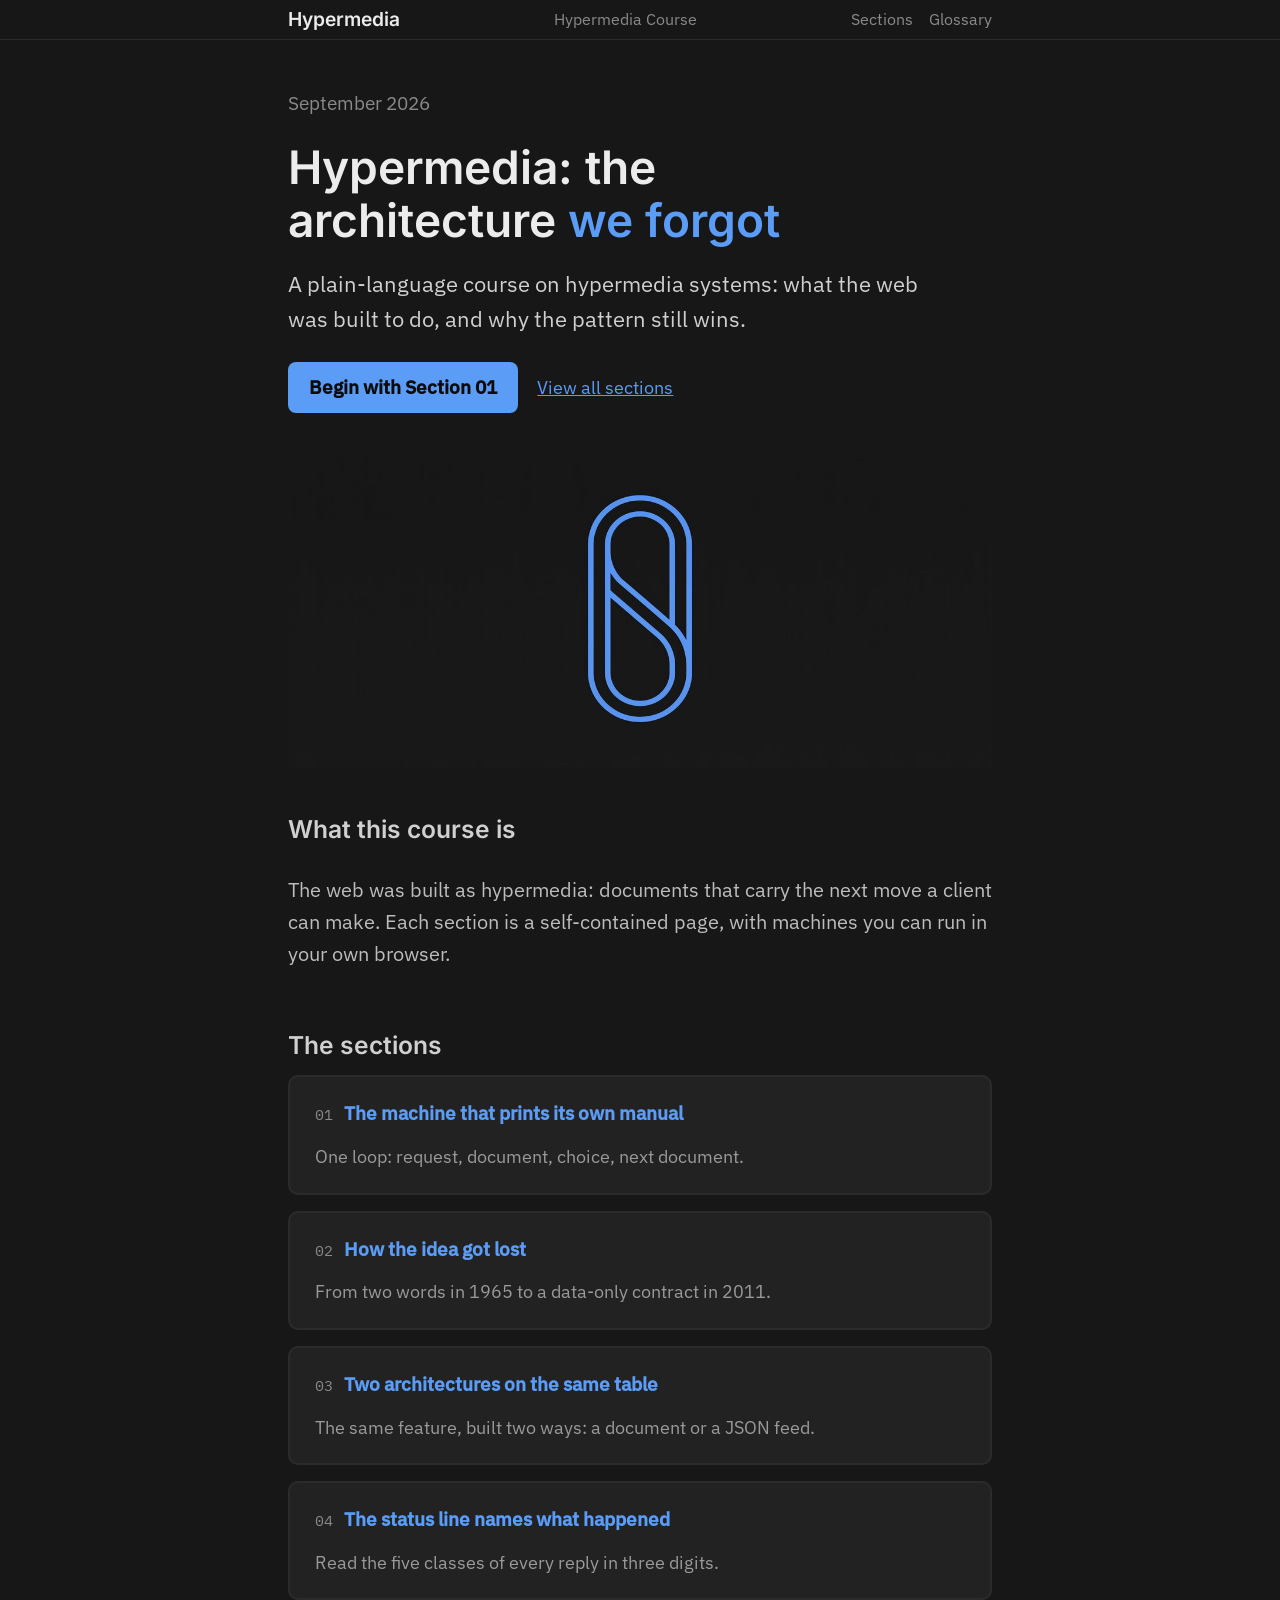
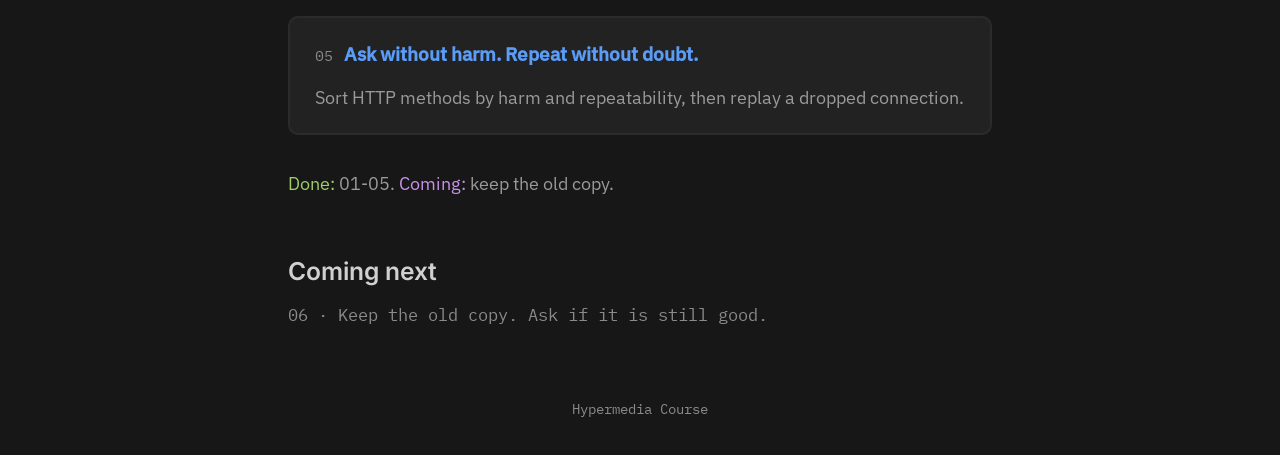
==== index.html @ f23fff06 "polish: normalize viewports, preload plexsans-500, print hides buttons, note paywalled source" ====
<!DOCTYPE html>
<html lang="en">
<head>
<meta charset="utf-8">
<meta name="viewport" content="width=device-width, initial-scale=1.0">
<title>Hypermedia: the architecture we forgot</title>
<meta name="description" content="A plain-language course on hypermedia systems: what the web was built to do, and why the pattern still wins.">
<link rel="canonical" href="https://muhammedanasmithadi.github.io/the-hypermedia-revival/index.html">
<meta property="og:site_name" content="Hypermedia">
<meta property="og:type" content="website">
<meta property="og:title" content="Hypermedia: the architecture we forgot">
<meta property="og:description" content="A plain-language course on hypermedia systems: what the web was built to do, and why the pattern still wins.">
<meta property="og:url" content="https://muhammedanasmithadi.github.io/the-hypermedia-revival/index.html">
<meta property="og:image" content="https://muhammedanasmithadi.github.io/the-hypermedia-revival/assets/social/hero-1200.jpg">
<meta property="og:image:width" content="1200">
<meta property="og:image:height" content="630">
<meta property="og:image:type" content="image/jpeg">
<meta property="og:image:alt" content="Hypermedia: the architecture we forgot.">
<meta name="twitter:card" content="summary_large_image">
<meta name="twitter:title" content="Hypermedia: the architecture we forgot">
<meta name="twitter:description" content="A plain-language course on hypermedia systems: what the web was built to do, and why the pattern still wins.">
<meta name="color-scheme" content="dark">
<meta name="theme-color" content="#171717">
<link rel="icon" type="image/png" href="assets/favicon-32.png">
<link rel="apple-touch-icon" href="assets/apple-touch-icon.png">
<link rel="stylesheet" href="assets/shared-styles.css">
<link rel="preload" href="assets/fonts/plexsans-400.woff2" as="font" type="font/woff2" crossorigin>
<link rel="preload" href="assets/fonts/plexsans-500.woff2" as="font" type="font/woff2" crossorigin>
<link rel="preload" href="assets/fonts/inter-600.woff2" as="font" type="font/woff2" crossorigin>
<link rel="preload" href="assets/fonts/plexmono-400.woff2" as="font" type="font/woff2" crossorigin>
<style>
  .home-hero {
    display: block;
    width: 100%;
    height: auto;
    max-height: 20rem;
    object-fit: cover;
    margin: 2.2rem 0 0;
  }
  .home-lede { margin: 0 0 0.85em; }
  .home-h2 {
    margin: 1.7em 0 0.4em;
    font-family: var(--font-heading);
    font-weight: 600;
    font-size: 1.28em;
    color: var(--ink);
  }
  .cta-row {
    display: flex;
    align-items: center;
    gap: 1em;
    flex-wrap: wrap;
    margin-top: 1.3em;
  }
  .btn-primary {
    display: inline-block;
    background: var(--brand);
    color: #0b0b0b;
    font-weight: 600;
    padding: 0.55em 1.1em;
    border-radius: 8px;
    text-decoration: none;
  }
  .btn-primary:hover { filter: brightness(1.15); }
  .btn-primary:focus-visible,
  .btn-link:focus-visible {
    outline: 2px solid var(--link);
    outline-offset: 2px;
  }
  .btn-link { color: var(--link); font-size: 0.95em; }
  .cards { list-style: none; padding: 0; margin: 0; }
  .cards li + li { margin-top: 1rem; }
  .prose ul.cards,
  .prose ul.cards li { margin-left: 0; padding: 0; }
  .prose ul.next-list { padding: 0; margin: 0.3em 0 0; }
  .prose ul.next-list li { margin-left: 0; padding: 0; }
  .card {
    display: flex;
    flex-wrap: wrap;
    align-items: baseline;
    gap: 0.35em 0.4em;
    background: var(--card);
    border: 2px solid var(--hairline);
    border-radius: 10px;
    padding: 1.1em 1.3em;
    text-decoration: none;
    color: var(--ink);
  }
  .card:hover { border-color: var(--brand); }
  .card-num {
    flex: 0 0 auto;
    font-family: var(--font-mono);
    font-size: 0.8em;
    color: var(--soft-dark);
    margin-right: 0.2em;
  }
  .card-title { flex: 1 1 55%; min-width: 0; color: var(--link); font-weight: 600; }
  .card:hover .card-title { color: var(--link-hover); }
  .card-blurb {
    flex: 1 0 100%;
    margin-top: 0.35em;
    font-size: 0.95em;
    color: var(--soft);
  }
  .home-status { margin-top: 1.4rem; font-size: 0.92em; color: var(--soft); }
  .home-status .done { color: #9ece6a; }
  .home-status .soon { color: #c792ea; }
  .next-list {
    list-style: none;
    padding: 0;
    margin: 0.3em 0 0;
    font-family: var(--font-mono);
    font-size: 0.88em;
    color: var(--soft-dark);
  }
  .next-list li + li { margin-top: 0.35em; }
</style>
</head>
<body>

<a class="skip-link" href="#top">Skip to content</a>

<header class="topbar">
  <div class="topbar-inner">
    <a class="brand" href="#top" aria-label="Back to top">Hypermedia</a>
    <span class="cur-section">Hypermedia Course</span>
    <nav class="topnav" aria-label="Site">
      <a href="lessons/index.html">Sections</a>
      <a href="glossary.html">Glossary</a>
    </nav>
  </div>
</header>

<main class="doc" id="top">

<header class="masthead">
  <p class="post-date"><time datetime="2026-09">September 2026</time></p>
  <h1>Hypermedia: the architecture <em>we forgot</em></h1>
  <p class="dek">A plain-language course on hypermedia systems: what the web was built to do, and
  why the pattern still wins.</p>
  <p class="cta-row">
    <a class="btn-primary" href="lessons/0001-hypermedia-revival.html">Begin with Section 01</a>
    <a class="btn-link" href="#sections">View all sections</a>
  </p>
</header>

<img
    class="home-hero"
    src="assets/social/hero-1200.jpg"
    srcset="assets/social/hero-1200.jpg 1200w, assets/social/hero-2400.jpg 2400w"
    sizes="(min-width: 48rem) 44rem, 100vw"
    width="1200"
    height="630"
    alt=""
    decoding="async"
    fetchpriority="high">

<div class="article prose">

<h2 class="home-h2">What this course is</h2>
<p class="lede home-lede">The web was built as hypermedia: documents that carry the next move a
client can make. Each section is a self-contained page, with machines you can run in your own
browser.</p>

<h2 class="home-h2" id="sections">The sections</h2>
<nav aria-label="Course sections">
  <ul class="cards">
    <li>
      <a class="card" href="lessons/0001-hypermedia-revival.html">
        <span class="card-num">01</span>
        <span class="card-title">The machine that prints its own manual</span>
        
        <span class="card-blurb">One loop: request, document, choice, next document.</span>
      </a>
    </li>
    <li>
      <a class="card" href="lessons/0002-how-the-idea-got-lost.html">
        <span class="card-num">02</span>
        <span class="card-title">How the idea got lost</span>
        
        <span class="card-blurb">From two words in 1965 to a data-only contract in 2011.</span>
      </a>
    </li>
    <li>
      <a class="card" href="lessons/0003-two-architectures-on-the-same-table.html">
        <span class="card-num">03</span>
        <span class="card-title">Two architectures on the same table</span>
        
        <span class="card-blurb">The same feature, built two ways: a document or a JSON feed.</span>
      </a>
    </li>
    <li>
      <a class="card" href="lessons/0004-the-status-line-names-what-happened.html">
        <span class="card-num">04</span>
        <span class="card-title">The status line names what happened</span>
        
        <span class="card-blurb">Read the five classes of every reply in three digits.</span>
      </a>
    </li>
    <li>
      <a class="card" href="lessons/0005-ask-without-harm-repeat-without-doubt.html">
        <span class="card-num">05</span>
        <span class="card-title">Ask without harm. Repeat without doubt.</span>
        
        <span class="card-blurb">Sort HTTP methods by harm and repeatability, then replay a dropped connection.</span>
      </a>
    </li>
  </ul>
</nav>

<p class="home-status"><span class="done">Done:</span> 01-05. <span class="soon">Coming:</span>
keep the old copy.</p>

<h2 class="home-h2">Coming next</h2>
<ul class="next-list">
  <li>06 · Keep the old copy. Ask if it is still good.</li>
</ul>

</div>

</main>

<footer class="doc-footer">
  <p class="closing">Hypermedia Course</p>
</footer>

</body>
</html>
---- assets/shared-styles.css ----
/* ============================================================
   Hypermedia Teach: Shared Stylesheet (v4)
   Style: ciechanow.ski, dark. Flat, restrained, one column.
   bg var(--bg) · text #D0D0D0 · headings #ECECEC · brand #5B9CF7
   ============================================================ */

/* ---------- Font faces ---------- */

@font-face {
  font-family: "Inter";
  font-weight: 600;
  font-style: normal;
  src: url("fonts/inter-600.woff2") format("woff2");
  font-display: swap;
}
@font-face {
  font-family: "IBM Plex Sans";
  font-weight: 400;
  font-style: normal;
  src: url("fonts/plexsans-400.woff2") format("woff2");
  font-display: swap;
}
@font-face {
  font-family: "IBM Plex Sans";
  font-weight: 500;
  font-style: normal;
  src: url("fonts/plexsans-500.woff2") format("woff2");
  font-display: swap;
}
@font-face {
  font-family: "IBM Plex Sans";
  font-weight: 400;
  font-style: italic;
  src: url("fonts/plexsans-400i.woff2") format("woff2");
  font-display: swap;
}
@font-face {
  font-family: "IBM Plex Mono";
  font-weight: 400;
  font-style: normal;
  src: url("fonts/plexmono-400.woff2") format("woff2");
  font-display: swap;
}
@font-face {
  font-family: "IBM Plex Mono";
  font-weight: 500;
  font-style: normal;
  src: url("fonts/plexmono-500.woff2") format("woff2");
  font-display: swap;
}

/* ---------- Palette ---------- */

:root {
  --bg: #171717;
  --card: #222222;
  --ink: #d0d0d0;
  --ink-strong: #ececec;
  --ink-faint: #8a8a8a;
  --ink-code: #c9c9c9;
  --hairline: #2b2b2b;
  --brand: #5b9cf7;
  --link: #5b9cf7;
  --link-hover: #7ab0ff;
  --link-visited: #9dacd4;
  --code-bg: #26282c;

  --hairline-strong: #3a3a3a;
  --line: #333333;

  --panel: #262626;
  --panel-raise: #2c2c2c;
  --panel-deep: #1f1f1f;
  --panel-deeper: #1d1d1d;

  --bright: #f0f0f0;
  --ink-bright: #e6e6e6;
  --ink-soft: #d6d6d6;
  --ink-light: #bdbdbd;
  --soft: #9a9a9a;
  --soft-dark: #8a8a8a;
  --white: #ffffff;

  --accent-deep: #1f3352;
  --ledger-hover: #22262c;

  --icon-link: url("data:image/svg+xml,%3Csvg xmlns='http://www.w3.org/2000/svg' viewBox='0 0 24 24'%3E%3Cpath d='M10%2013a5%205%200%200%200%207.54.54l3-3a5%205%200%200%200-7.07-7.07l-1.72%201.71' fill='none' stroke='black' stroke-width='2' stroke-linecap='round' stroke-linejoin='round'/%3E%3Cpath d='M14%2011a5%205%200%200%200-7.54-.54l-3%203a5%205%200%200%200%207.07%207.07l1.71-1.71' fill='none' stroke='black' stroke-width='2' stroke-linecap='round' stroke-linejoin='round'/%3E%3C/svg%3E");
  --icon-arrow-right: url("data:image/svg+xml,%3Csvg xmlns='http://www.w3.org/2000/svg' viewBox='0 0 24 24'%3E%3Cpath d='M5%2012h14' fill='none' stroke='black' stroke-width='3' stroke-linecap='round' stroke-linejoin='round'/%3E%3Cpath d='m13%206%206%206-6%206' fill='none' stroke='black' stroke-width='3' stroke-linecap='round' stroke-linejoin='round'/%3E%3C/svg%3E");
  --icon-arrow-left: url("data:image/svg+xml,%3Csvg xmlns='http://www.w3.org/2000/svg' viewBox='0 0 24 24'%3E%3Cpath d='M19%2012H5' fill='none' stroke='black' stroke-width='3' stroke-linecap='round' stroke-linejoin='round'/%3E%3Cpath d='m11%2018-6-6%206-6' fill='none' stroke='black' stroke-width='3' stroke-linecap='round' stroke-linejoin='round'/%3E%3C/svg%3E");
  --icon-mask: no-repeat center / contain;

  --font-body: "IBM Plex Sans", "Helvetica Neue", Arial, sans-serif;
  --font-heading: "Inter", "Helvetica Neue", Arial, sans-serif;
  --font-mono: Menlo, Monaco, "Andale Mono", "IBM Plex Mono", ui-monospace, monospace;

  --col-max: 44rem;
  --col-pad: 3rem;
}

/* ---------- Reset & base ---------- */

* {
  margin: 0;
  padding: 0;
  box-sizing: border-box;
}

html {
  scroll-behavior: smooth;
  scroll-padding-top: 4rem;
  height: 100%;
  -webkit-text-size-adjust: 100%;
  background: var(--bg);
}

body {
  background: var(--bg);
  color: var(--ink);
  font-family: var(--font-body);
  font-size: 1.2em;
  line-height: 1.6;
  height: 100%;
  -webkit-font-smoothing: antialiased;
  text-rendering: optimizeLegibility;
}

b,
strong {
  font-weight: 500;
}

::selection {
  background: #1f3b6b;
  color: var(--white);
}

:focus-visible {
  outline: 2px solid var(--brand);
  outline-offset: 2px;
}

/* ---------- Reading progress ---------- */

.skip-link {
  position: absolute;
  top: 0;
  left: -999em;
  z-index: 100;
}

.skip-link:focus {
  left: 1rem;
  top: 0.75rem;
  background: var(--bg);
  color: var(--ink-strong);
  border: 1px solid var(--brand);
  border-radius: 6px;
  padding: 0.4em 0.9em;
  font-size: 0.95em;
  text-decoration: none;
}

.progress {
  position: fixed;
  top: 0;
  left: 0;
  height: 3px;
  width: 0%;
  background: var(--brand);
  z-index: 70;
}

/* ---------- Top row (minimal) ---------- */

.topbar {
  position: fixed;
  top: 0;
  left: 0;
  right: 0;
  height: 40px;
  z-index: 60;
  display: flex;
  align-items: center;
  justify-content: center;
  background: var(--bg);
  border-bottom: 1px solid var(--hairline);
  font-size: 1em;
}

.topbar-inner {
  width: 100%;
  max-width: var(--col-max);
  margin: 0 auto;
  display: flex;
  align-items: center;
  justify-content: space-between;
  gap: 1rem;
  padding: 0;
}

.brand {
  font-family: var(--font-heading);
  font-weight: 600;
  color: var(--ink-strong);
  text-decoration: none;
}

.brand:hover {
  color: #b0b0b0;
}

.cur-section {
  font-size: 0.83em;
  color: var(--ink-faint);
  white-space: nowrap;
  overflow: hidden;
  text-overflow: ellipsis;
  transition: color 0.2s ease;
}

.cur-section.is-active {
  color: var(--link);
}

.topnav {
  display: flex;
  align-items: center;
  gap: 1rem;
  font-size: 0.83em;
  white-space: nowrap;
}

.topnav a {
  color: var(--ink-faint);
  text-decoration: none;
}

.topnav a:hover {
  color: var(--link);
}

.topnav a[aria-current="page"] {
  color: var(--link);
}

@media (max-width: 47.99rem) {
  .topnav {
    gap: 0.75rem;
  }
}

@media (max-width: 47.99rem) {
  .topbar-inner {
    padding: 0 1.25rem;
  }
  .doc {
    padding-inline: 1.25rem;
  }
  .doc-footer {
    padding-inline: 1.25rem;
  }
}

@media (max-width: 640px) {
  .cur-section {
    font-size: 0.75em;
  }
}

/* ---------- Masthead (article header) ---------- */

.masthead {
  padding-top: 5.5rem;
  max-width: var(--col-max);
  margin: 0 auto;
}

.masthead .post-date {
  color: var(--ink-faint);
  padding-bottom: 0.2em;
  font-size: 1em;
}

.masthead h1 {
  font-family: var(--font-heading);
  font-weight: 600;
  font-size: 2.4em;
  line-height: 1.15;
  color: var(--ink-strong);
  padding: 0.4em 0 0.25em 0;
  text-wrap: balance;
}

.masthead h1 em {
  font-style: normal;
  color: var(--brand);
}

.masthead .dek {
  font-size: 1.13em;
  color: var(--ink);
  padding: 0.4em 0 0 0;
  max-width: 40rem;
}

.masthead .byline {
  margin-top: 1.1em;
  padding-bottom: 0.4em;
  font-size: 0.83em;
  color: var(--ink-faint);
  display: flex;
  gap: 0.75rem;
  flex-wrap: wrap;
}

.masthead .byline span + span::before {
  content: "·";
  margin-right: 0.75rem;
  color: #444444;
}

/* ---------- Column & article ---------- */

.doc {
  max-width: var(--col-max);
  margin: 0 auto;
}

.article {
  margin: 2em 0;
}

/* ---------- Section headings (h1 + hover anchor) ---------- */

.section {
  margin: 3em 0 0 0;
  padding: 2em 0 1em 0;
  border-top: 1px solid var(--hairline);
  content-visibility: auto;
  contain-intrinsic-size: auto 2000px;
}

.section-head {
  padding: 0;
}

.section-head .kicker {
  color: var(--ink-faint);
  font-size: 0.83em;
  padding: 0 0 0.2em 0;
}

.section-head h2 {
  font-family: var(--font-heading);
  font-weight: 600;
  font-size: 1.8em;
  color: var(--ink-strong);
  padding: 0.75em 0 0.25em 0;
  line-height: 1.25;
  text-wrap: balance;
}

.hanchor {
  visibility: visible;
  text-decoration: none;
  color: inherit;
}

.section-head h2:hover .hanchor .anchor-glyph,
.section-head h2:focus-within .hanchor .anchor-glyph,
.prose > h3:hover .hanchor .anchor-glyph,
.prose > h3:focus-within .hanchor .anchor-glyph,
.sources h3:hover .hanchor .anchor-glyph,
.sources h3:focus-within .hanchor .anchor-glyph,
.hanchor:focus .anchor-glyph {
  display: inline-block;
}

h2[id],
h3[id],
section[id] {
  scroll-margin-top: 56px;
}

h2[id]:target,
h3[id]:target {
  animation: target-flash 1.6s ease-out;
}

@keyframes target-flash {
  from { background: rgba(91, 156, 247, 0.22); }
  to { background: transparent; }
}

.hanchor .anchor-glyph {
  display: none;
  width: 1em;
  height: 1em;
  vertical-align: middle;
  background-color: var(--brand);
  -webkit-mask: var(--icon-link) var(--icon-mask);
  mask: var(--icon-link) var(--icon-mask);
}

/* ---------- Prose ---------- */

.prose p {
  padding: 0.7em 0;
  overflow-x: hidden;
  text-wrap: pretty;
}

.prose p.lede {
  font-size: 1.05em;
  color: var(--ink-light);
}

.prose p.lede strong {
  color: var(--ink);
}

.prose em {
  font-style: italic;
}

.prose ul,
.prose ol {
  padding: 0.6em 0 0.6em 1.2em;
  margin: 0;
}

.prose li {
  padding: 0.3em 0;
  margin-left: 0;
}

.prose a {
  color: var(--link);
  text-underline-offset: 0.1em;
  text-decoration-thickness: 0.06em;
  transition: color 0.15s;
}

.prose a:hover {
  color: var(--link-hover);
}

.prose a:visited {
  color: var(--link-visited);
}

.prose code {
  display: inline-block;
  white-space: nowrap;
  background: var(--code-bg);
  font-size: 0.8em;
  font-weight: bold;
  line-height: 1.5em;
  color: var(--ink-code);
  border-radius: 0.4em;
  padding: 0 0.4em;
  margin: 0 0.13em;
  font-family: var(--font-mono);
  vertical-align: baseline;
}

.prose > h3 {
  margin: 1.4em 0 0.1em 0;
  font-family: var(--font-heading);
  font-size: 1.08em;
  font-weight: 600;
  line-height: 1.3;
  color: var(--ink-strong);
  text-wrap: balance;
}

/* ---------- Blockquote ---------- */

.figure-quote {
  margin: 1.8em 0;
}

.figure-quote blockquote {
  margin: 0 2.2em;
  padding-left: 1em;
  font-style: italic;
  position: relative;
  border-left: 4px solid var(--hairline-strong);
  color: var(--ink);
  font-size: 1.02em;
}

.figure-quote blockquote p {
  padding: 0.3em 0;
}

.figure-quote figcaption {
  margin: 0.9em 2.2em 0;
  padding-left: calc(1em + 4px);
  font-size: 0.8em;
  color: var(--soft-dark);
}

.figure-quote figcaption .who {
  color: var(--ink-code);
  font-weight: 500;
}

.figure-quote figcaption cite {
  font-style: italic;
}

.figure-quote figcaption a {
  color: var(--link);
  text-underline-offset: 0.1em;
  text-decoration-thickness: 0.06em;
}

.figure-quote figcaption a:hover {
  color: var(--link-hover);
}

/* ---------- Code block ---------- */

.code-block {
  margin: 1.8em 0;
  background: var(--panel-deep);
  border: 1px solid var(--line);
  border-radius: 6px;
  overflow: hidden;
}

.code-block .code-title {
  display: flex;
  justify-content: space-between;
  align-items: baseline;
  gap: 1rem;
  padding: 0.55em 1em;
  font-family: var(--font-heading);
  font-weight: 600;
  font-size: 0.85em;
  color: var(--bright);
  background: var(--bg);
  border-bottom: 1px solid var(--line);
}

.code-title .code-lang {
  font-family: var(--font-mono);
  font-weight: 400;
  color: var(--link);
}

.code-block pre {
  padding: 1.1em 1.2em;
  font-family: var(--font-mono);
  font-size: 0.95em;
  line-height: 1.6;
  color: var(--ink-soft);
  white-space: pre;
  tab-size: 2;
  overflow-x: auto;
  overflow-y: hidden;
  scrollbar-width: thin;
  scrollbar-color: #4a5b75 transparent;
}

.code-block pre::-webkit-scrollbar {
  height: 8px;
}

.code-block pre::-webkit-scrollbar-thumb {
  background: #4a5b75;
  border-radius: 4px;
}

.code-block pre::-webkit-scrollbar-track {
  background: transparent;
}

.code-block pre code {
  font: inherit;
  color: inherit;
}

.tok-k { color: #7aa2ff; }
.tok-s { color: #9ece6a; }
.tok-a { color: #c792ea; }

/* ---------- Takeaways ---------- */

.table-wrap {
  margin: 1.8em 0;
  overflow-x: auto;
}

.takeaways {
  margin: 1.8em 0;
  padding: 0;
}

.takeaways .takeaway {
  padding: 0.9em 0;
  border-bottom: 1px solid var(--hairline);
  line-height: 1.6em;
}

.takeaways .takeaway:last-child {
  border-bottom: none;
}

.takeaways .takeaway .num {
  font-family: var(--font-heading);
  font-weight: 600;
  color: var(--brand);
  margin-right: 0.5em;
}

.takeaways .takeaway strong {
  color: var(--bright);
}

/* ---------- Reveal on scroll ---------- */

/* Highlighted for the reader, hidden only when scripting is on */
.js .reveal {
  opacity: 0;
  transition: opacity 0.45s ease;
}

.reveal.in {
  opacity: 1;
}

@media (prefers-reduced-motion: reduce) {
  html { scroll-behavior: auto; }
  .js .reveal { opacity: 1; }
  #timeline-replay { display: none; }
  *, *::before, *::after {
    animation-duration: 0.01ms !important;
    animation-iteration-count: 1 !important;
    transition-duration: 0.01ms !important;
    scroll-behavior: auto !important;
  }
}

/* ---------- Footer ---------- */

.doc-footer {
  width: 100%;
  text-align: center;
  font-size: 0.9em;
  color: var(--soft-dark);
  padding: 1em 0 2em 0;
}

.doc-footer .closing {
  margin-top: 1em;
  font-family: var(--font-mono);
  font-size: 0.8em;
  color: var(--ink-faint);
}

.doc-footer .foot-nav {
  display: flex;
  align-items: stretch;
  gap: 0.75em;
  max-width: var(--col-max);
  margin: 0 auto;
}

.doc-footer .foot-nav .section-link {
  flex: 1 1 0;
  min-width: 0;
  display: flex;
  align-items: center;
  justify-content: center;
  text-align: center;
  overflow-wrap: anywhere;
  gap: 0.45em;
}

.doc-footer .foot-left::before,
.doc-footer .foot-right::after {
  content: "";
  width: 1.1em;
  height: 1.1em;
  flex: 0 0 auto;
  background-color: currentColor;
}

.doc-footer .foot-left::before {
  -webkit-mask: var(--icon-arrow-left) var(--icon-mask);
  mask: var(--icon-arrow-left) var(--icon-mask);
}

.doc-footer .foot-right::after {
  -webkit-mask: var(--icon-arrow-right) var(--icon-mask);
  mask: var(--icon-arrow-right) var(--icon-mask);
}

/* ---------- Live kiosk (widget 1) ---------- */

.kiosk {
  margin: 1.8em 0 0.6em 0;
  border-radius: 10px;
  overflow: hidden;
  background: #202020;
  border: 2px solid var(--hairline-strong);
}

.kiosk-head {
  display: flex;
  justify-content: space-between;
  align-items: center;
  gap: 1rem;
  padding: 0.55em 1em;
  background: var(--bg);
  border-bottom: 1px solid var(--line);
  font-size: 0.78em;
  color: var(--ink-faint);
}

.kiosk-head .k-now {
  color: var(--brand);
  font-family: var(--font-mono);
}

.kiosk-screen {
  background: #141414;
  padding: 1.5em 1.6em;
  min-height: 11em;
}

.kiosk-screen .k-title {
  font-family: var(--font-heading);
  font-weight: 600;
  font-size: 1.06em;
  color: var(--bright);
}

.kiosk-screen .k-msg {
  color: var(--ink-light);
  margin-top: 0.45em;
  font-size: 0.95em;
  max-width: 34em;
}

.kiosk-screen .k-note {
  margin-top: 0.7em;
  min-height: 0;
  color: var(--brand);
  font-size: 0.88em;
  opacity: 0;
  transition: opacity 0.25s ease;
}

.kiosk-screen .k-note.show {
  opacity: 1;
}

.kiosk-balance {
  font-family: var(--font-mono);
  font-size: 0.78em;
  color: var(--soft);
  border: 1px solid var(--line);
  border-radius: 6px;
  padding: 0.15em 0.5em;
  background: var(--bg);
}

.kiosk-keys {
  display: grid;
  grid-template-columns: repeat(auto-fit, minmax(8.5em, 1fr));
  gap: 0.6em;
  padding: 1.1em 1.4em 1.4em 1.4em;
  background: var(--panel-deeper);
  border-top: 1px solid var(--panel-raise);
}

.kiosk-btn {
  font: inherit;
  font-size: 0.9em;
  padding: 0.55em 0.8em;
  border-radius: 6px;
  border: 1px solid var(--hairline-strong);
  background: var(--panel-raise);
  color: var(--ink-bright);
  cursor: pointer;
  text-align: center;
  transition: border-color 0.15s, color 0.15s, background 0.15s;
}

.kiosk-btn:hover,
.kiosk-btn:focus-visible {
  border-color: var(--brand);
  color: var(--white);
  background: #2e3440;
}

.kiosk-meta {
  text-align: center;
  padding: 0.7em 1em 1em 1em;
  background: var(--panel-deeper);
}

.kiosk-reset {
  font: inherit;
  font-size: 0.78em;
  color: var(--ink-faint);
  background: none;
  border: none;
  border-bottom: 1px dotted #555555;
  cursor: pointer;
  padding: 0.2em 0.2em;
  margin-left: 0.75em;
}

.kiosk-reset:hover {
  color: var(--link);
}

/* ---------- The experiment (widget 2) ---------- */

.experiment {
  margin: 1.8em 0 0.6em 0;
  border-radius: 10px;
  overflow: hidden;
  background: var(--panel-deep);
  border: 2px solid var(--hairline-strong);
}

.x-bar {
  display: flex;
  align-items: center;
  gap: 0.9em;
  flex-wrap: wrap;
  padding: 0.8em 1em;
  background: var(--bg);
  border-bottom: 1px solid var(--line);
  font-size: 0.85em;
}

.x-reqline {
  font-family: var(--font-mono);
  color: var(--ink-light);
}

.x-reqnote {
  display: block;
  margin-top: 0.55em;
  font-family: var(--font-mono);
  font-size: 0.82em;
  color: var(--soft-dark);
}

.x-reqline a {
  color: var(--link);
}

.x-mode {
  display: flex;
  gap: 0.35em;
  margin-left: auto;
}

.x-mode-btn {
  font: inherit;
  font-size: 0.82em;
  font-family: var(--font-mono);
  padding: 0.3em 0.9em;
  border-radius: 6px;
  border: 1px solid var(--hairline-strong);
  background: var(--panel);
  color: var(--soft);
  cursor: pointer;
  transition: all 0.15s;
}

.x-mode-btn.on {
  color: var(--white);
  border-color: var(--brand);
  background: var(--accent-deep);
}

.x-mode-btn:hover:not(.on) {
  color: var(--ink-bright);
}

.x-body {
  padding: 1.4em 1.4em;
  color: var(--ink-code);
  min-height: 12em;
}

.x-sending {
  font-family: var(--font-mono);
  font-size: 0.92em;
  color: var(--ink-faint);
  border: 1px dashed var(--hairline-strong);
  border-radius: 6px;
  padding: 0.8em 1em;
  display: inline-block;
}

.x-pane .x-type {
  font-family: var(--font-mono);
  font-size: 0.72em;
  color: var(--soft);
  margin-bottom: 0.5em;
  letter-spacing: 0.04em;
  text-transform: uppercase;
}

.x-pre {
  font-family: var(--font-mono);
  font-size: 0.92em;
  color: var(--ink-soft);
  background: #161616;
  border: 1px solid var(--line);
  border-radius: 6px;
  padding: 0.8em 1em;
  display: inline-block;
}

.lane-body .x-pre {
  display: block;
  max-width: 100%;
  overflow-x: auto;
}

.x-doc {
  border: 1px solid #3f3f3f;
  border-radius: 6px;
  background: #242424;
  padding: 1.1em 1.2em;
  max-width: 24em;
}

.x-doc .x-doc-title {
  font-family: var(--font-heading);
  font-weight: 600;
  font-size: 0.82em;
  color: #8fa3c4;
  margin-bottom: 0.4em;
}

.x-doc .x-doc-bal {
  font-family: var(--font-heading);
  font-size: 1.15em;
  font-weight: 600;
  color: var(--bright);
}

.x-doc .x-actions {
  display: flex;
  gap: 0.5em;
  margin-top: 0.9em;
}

.x-act {
  font: inherit;
  font-size: 0.8em;
  padding: 0.4em 0.85em;
  border-radius: 6px;
  border: 1px solid var(--hairline-strong);
  background: var(--panel-raise);
  color: var(--ink-bright);
  cursor: pointer;
  transition: border-color 0.15s, color 0.15s;
}

.x-act:hover,
.x-act:focus-visible {
  border-color: var(--brand);
  color: var(--white);
}

.x-note {
  margin-top: 0.8em;
  font-size: 0.9em;
  color: var(--soft);
}

.x-status {
  margin-top: 0.9em;
  min-height: 1.4em;
  font-size: 0.82em;
  font-family: var(--font-mono);
  color: var(--brand);
}

/* ---------- Step-through loop (widget 3) ---------- */

.loop {
  margin: 1.8em 0 0.6em 0;
}

.loop-steps {
  display: flex;
  gap: 0.4em;
  align-items: stretch;
}

.loop-step {
  flex: 1 1 0;
  min-width: 0;
  border: 1px solid var(--line);
  border-radius: 8px;
  background: var(--panel-deep);
  padding: 0.75em 0.5em;
  text-align: center;
  opacity: 0.45;
  transition: opacity 0.25s ease, border-color 0.25s ease, background 0.25s ease;
}

.loop-step.on {
  opacity: 1;
  border-color: var(--brand);
  background: #1c2a45;
}

.loop-step .ls-t {
  font-family: var(--font-heading);
  font-weight: 600;
  font-size: 0.9em;
  color: var(--bright);
}

.loop-step .ls-s {
  font-size: 0.72em;
  color: var(--soft);
  margin-top: 0.2em;
}

.loop-arrow {
  align-self: center;
  width: 1.05em;
  height: 1.05em;
  flex: 0 0 auto;
  background-color: currentColor;
  -webkit-mask: var(--icon-arrow-right) var(--icon-mask);
  mask: var(--icon-arrow-right) var(--icon-mask);
  color: var(--soft-dark);
}

.loop-caption {
  margin-top: 1em;
  min-height: 3.4em;
  color: var(--ink-code);
  font-size: 0.98em;
  padding: 0 0.2em;
}

@media (max-width: 30rem) {
  .loop-steps {
    display: grid;
    grid-template-columns: 1fr 1fr;
    gap: 0.5em;
  }
  .loop-arrow {
    display: none;
  }
  .loop-step {
    flex: none;
  }
}

.widget-noscript {
  margin: 0 0 1em 0;
  padding: 0.5em 0.9em;
  font-size: 0.9em;
  color: var(--soft);
  border: 1px dashed var(--hairline-strong);
  border-radius: 6px;
}

/* ---------- Timeline (widget 4) ---------- */

.timeline-widget {
  margin: 1.8em 0;
}

.timeline {
  list-style: none;
  margin: 0;
  padding: 0;
}

.timeline li {
  position: relative;
  display: grid;
  grid-template-columns: 2em 1fr;
  column-gap: 0.6em;
}

.timeline li::before {
  content: "";
  position: absolute;
  left: 1em;
  top: 0;
  bottom: 0;
  width: 2px;
  background: var(--line);
  transform: translateX(-50%);
}

.timeline .t-dot {
  position: absolute;
  left: 1em;
  top: 1.13em;
  width: 12px;
  height: 12px;
  border: 2px solid var(--brand);
  background: var(--bg);
  border-radius: 50%;
  transform: translate(-50%, -50%);
  z-index: 1;
}

.timeline .t-body {
  grid-column: 2;
  padding: 0.5em 0 0.9em 0;
}

.timeline .t-year {
  display: block;
  font-family: var(--font-mono);
  font-size: 0.78em;
  color: var(--brand);
}

.timeline .t-line strong {
  font-family: var(--font-heading);
  font-weight: 600;
  color: var(--bright);
  font-size: 1em;
}

.timeline .t-note {
  display: block;
  color: var(--soft);
  font-size: 0.92em;
  margin-top: 0.15em;
}

.timeline li.on .t-dot {
  border-color: var(--brand);
  background: var(--brand);
}

.timeline li.on .t-year {
  color: var(--link-hover);
}

.timeline li.on .t-line strong {
  color: var(--brand);
}

.timeline-caption {
  margin-top: 0.8em;
  min-height: 3.4em;
  color: var(--ink-code);
  font-size: 0.98em;
  padding: 0 0.2em;
}

.timeline-caption-row {
  display: flex;
  align-items: baseline;
  justify-content: space-between;
  flex-wrap: wrap;
  gap: 0.5em;
}

.timeline-replay {
  font-family: var(--font-mono);
  white-space: nowrap;
}

/* ---------- Section link (footer navigation) ---------- */

.section-link {
  font-size: 0.9em;
  padding: 0.5em 1.3em;
  border-radius: 6px;
  border: 1px solid var(--brand);
  background: var(--accent-deep);
  color: var(--white);
  text-decoration: none;
  transition: background 0.15s, border-color 0.15s, color 0.15s;
}

.section-link:hover {
  background: #27406c;
  color: var(--white);
  border-color: var(--link-hover);
}

/* ---------- Ledger (JSON decade sort) ---------- */

.ledger {
  margin: 1.8em 0 0.6em 0;
  border-radius: 10px;
  overflow: hidden;
  background: var(--panel-deep);
  border: 2px solid var(--hairline-strong);
}

.ledger-head {
  display: flex;
  justify-content: space-between;
  align-items: center;
  gap: 1rem;
  padding: 0.55em 1em;
  background: var(--bg);
  border-bottom: 1px solid var(--line);
  font-size: 0.78em;
  color: var(--ink-faint);
}

.ledger-cols {
  display: flex;
  flex-direction: column;
}

.ledger-col {
  display: flex;
  flex-wrap: wrap;
  align-items: flex-start;
  gap: 0.5em 0.9em;
  padding: 1em 1.2em;
}

.ledger-col + .ledger-col {
  border-top: 1px solid var(--line);
}

.ledger-col-name {
  flex: 0 0 8.5em;
  font-family: var(--font-heading);
  font-weight: 600;
  font-size: 0.95em;
  color: var(--bright);
  line-height: 1.6;
}

.ledger-title {
  display: inline-block;
}

.ledger-hint {
  display: none;
  font-size: 0.9em;
  color: var(--ink-faint);
}

.js .ledger-hint {
  display: inline;
}

.ledger-pool {
  list-style: none;
  margin: 0;
  padding: 0.8em 1em 0.4em 1em;
  display: flex;
  flex-wrap: wrap;
  gap: 0.5em;
  border-bottom: 1px solid var(--line);
}

.ledger-item {
  list-style: none;
  min-width: 0;
  max-width: 100%;
}

.chip {
  font: inherit;
  font-size: 0.78em;
  padding: 0.45em 0.9em;
  border-radius: 999px;
  border: 1px solid var(--hairline-strong);
  background: var(--panel);
  color: var(--ink-soft);
  cursor: pointer;
  white-space: nowrap;
  transition: border-color 0.15s, background 0.15s, color 0.15s;
}

.chip:hover {
  border-color: var(--brand);
}

.ledger-item.selected .chip {
  border-color: var(--link-hover);
  background: #20385c;
  color: var(--white);
}

.ledger-col li.ledger-item {
  padding: 0;
  font-size: 1em;
}

.ledger-col li.ledger-item::before {
  content: none;
}

.ledger-col .chip {
  white-space: normal;
  max-width: 100%;
}

.ledger-pool .chip {
  white-space: normal;
  max-width: 100%;
}

.ledger-item.ok .chip {
  border-color: #2e7d32;
  background: #1c2f1f;
  color: #a5d6a7;
}

.ledger-item.bad .chip {
  border-color: #a03434;
  background: #3a1f1f;
  color: #e8a0a0;
}

.ledger.sorting .ledger-col {
  cursor: pointer;
}

.ledger.sorting .ledger-col:hover {
  background: var(--ledger-hover);
}

.ledger.sorting .ledger-col:focus-visible {
  outline: 2px solid var(--brand);
  outline-offset: -2px;
  background: var(--ledger-hover);
}

.ledger-controls {
  display: flex;
  gap: 0.6em;
  flex-wrap: wrap;
  padding: 0.9em 1em 0.1em 1em;
}

.ledger-result {
  padding: 0.4em 1em 1em 1em;
  font-size: 0.9em;
  color: var(--ink-code);
  min-height: 1.2em;
}

.ledger-btn {
  font: inherit;
  font-size: 0.85em;
  padding: 0.45em 1.1em;
  border-radius: 6px;
  border: 1px solid var(--hairline-strong);
  background: var(--panel);
  color: var(--ink-soft);
  cursor: pointer;
  transition: border-color 0.15s, background 0.15s, color 0.15s;
}

.ledger-btn.primary {
  border-color: var(--brand);
  background: var(--accent-deep);
  color: var(--white);
}

.ledger-btn:hover {
  border-color: var(--brand);
  color: var(--white);
}

.ledger-col ul {
  flex: 1 1 24em;
  min-width: 0;
  display: flex;
  flex-wrap: wrap;
  align-items: center;
  gap: 0.5em;
}

.ledger-col li {
  padding: 0.25em 0;
  color: var(--ink-light);
  font-size: 0.92em;
}

.ledger-col li::before {
  content: none;
}

/* ---------- Status-line reading station (widget 6) ---------- */

.verdict-line {
  font-family: var(--font-mono);
  font-size: 0.82em;
  color: var(--ink-light);
  margin-top: 0.7em;
  min-height: 1.5em;
  overflow-wrap: anywhere;
}

.verdict-line.active {
  color: var(--brand);
}

.verdict-rules {
  display: flex;
  gap: 0.5em;
  flex-wrap: wrap;
  margin-top: 0.55em;
}

#verdict .k-note {
  opacity: 1;
  min-height: 1.4em;
}

.verdict-key {
  overflow-wrap: anywhere;
}

.verdict-key.active-key {
  border-color: var(--link-hover);
  background: #20385c;
  color: var(--white);
}

.verdict-key.read {
  opacity: 0.55;
}

.verdict-key.read.ok {
  border-color: #2e7d32;
  color: #a5d6a7;
}

.verdict-key.read.bad {
  border-color: #a03434;
  color: #e8a0a0;
}

#verdict .kiosk-keys {
  grid-template-columns: repeat(auto-fill, minmax(7.5em, 1fr));
}

.verdict-offer {
  font: inherit;
  font-family: var(--font-mono);
  font-size: 0.78em;
  padding: 0.25em 0.7em;
  margin-left: 0.75em;
  border-radius: 6px;
  border: 1px solid var(--hairline-strong);
  background: var(--panel-raise);
  color: var(--ink-bright);
  cursor: pointer;
  transition: border-color 0.15s, color 0.15s, background 0.15s;
}

.verdict-offer:hover,
.verdict-offer:focus-visible {
  border-color: var(--brand);
  color: var(--white);
  background: #2e3440;
}

/* ---------- Two-lane explorer (widget 5) ---------- */

.explorer {
  margin: 1.8em 0 0.6em 0;
  border-radius: 10px;
  overflow: hidden;
  background: var(--panel-deep);
  border: 2px solid var(--hairline-strong);
}

.explorer-bar {
  display: flex;
  align-items: center;
  gap: 0.6em;
  flex-wrap: wrap;
  padding: 0.8em 1em;
  background: var(--bg);
  border-bottom: 1px solid var(--line);
  font-size: 0.85em;
}

.explorer-hint {
  font-family: var(--font-mono);
  font-size: 0.8em;
  color: var(--ink-faint);
  margin-right: 0.4em;
}

.explorer-act {
  font: inherit;
  font-size: 0.85em;
  padding: 0.4em 0.85em;
  border-radius: 6px;
  border: 1px solid var(--hairline-strong);
  background: var(--panel);
  color: var(--soft);
  cursor: pointer;
  transition: border-color 0.15s, color 0.15s, background 0.15s;
}

.explorer-act:hover,
.explorer-act:focus-visible {
  color: var(--white);
  border-color: var(--brand);
  background: #2e3440;
}

.explorer-night {
  font: inherit;
  font-size: 0.85em;
  padding: 0.4em 0.9em;
  border-radius: 6px;
  border: 1px dashed var(--bright);
  background: none;
  color: var(--bright);
  cursor: pointer;
  transition: border-color 0.15s, color 0.15s;
}

.explorer-night:hover,
.explorer-night:focus-visible {
  border-style: solid;
  color: var(--white);
}

.explorer-night[hidden] {
  display: none;
}

.explorer-reset {
  font: inherit;
  font-size: 0.8em;
  color: var(--ink-faint);
  background: none;
  border: none;
  border-bottom: 1px dotted #555555;
  cursor: pointer;
  padding: 0.2em 0.2em;
  margin-left: auto;
}

.explorer-reset:hover {
  color: var(--link);
}

.explorer-note {
  min-height: 1.4em;
  padding: 0.65em 1em;
  font-size: 0.85em;
  color: var(--brand);
  background: var(--panel);
  border-bottom: 1px solid var(--line);
}

.explorer-lanes {
  display: grid;
  grid-template-columns: repeat(auto-fit, minmax(min(100%, 280px), 1fr));
  gap: 1px;
  background: var(--line);
}

.lane {
  background: var(--panel-deep);
  padding: 0 0 1.1em 0;
  min-width: 0;
}

.lane-head {
  padding: 0.55em 1em;
  font-family: var(--font-heading);
  font-weight: 600;
  font-size: 0.85em;
  color: var(--bright);
  background: var(--bg);
  border-bottom: 1px solid var(--line);
}

.lane-head .lane-mime {
  font-family: var(--font-mono);
  font-weight: 400;
  color: var(--link);
}

.lane-body {
  padding: 1.1em 1.2em;
  min-height: 9em;
}

.lane-who {
  margin: 0 1.2em 0.4em 1.2em;
  padding-top: 0.7em;
  border-top: 1px dashed var(--hairline-strong);
  font-size: 0.85em;
  color: var(--soft);
  min-height: 2.2em;
}

.lane-body .x-actions {
  flex-wrap: wrap;
}

.x-act.fresh {
  border-color: var(--bright);
  color: var(--bright);
}

.xt-wait {
  margin: 0;
  color: var(--ink-faint);
  font-size: 0.9em;
}

.xt-app {
  margin-top: 0.8em;
}

.xt-app-name {
  font-family: var(--font-mono);
  font-size: 0.72em;
  color: var(--ink-faint);
  text-transform: uppercase;
  letter-spacing: 0.04em;
}

.xt-app-menu {
  display: flex;
  flex-wrap: wrap;
  gap: 0.5em;
  margin-top: 0.6em;
}

.xt-app-btn {
  font-size: 0.8em;
  padding: 0.4em 0.85em;
  border-radius: 6px;
  border: 1px dashed #4b5563;
  color: var(--ink-faint);
}

@media (max-width: 860px) {
  .explorer-lanes {
    grid-template-columns: 1fr;
  }
}

/* ---------- Panels: try it now, recap, objectives, self-check ---------- */

.do-now,
.recap,
.self-check {
  margin: 1.6em 0;
  padding: 0;
  background: var(--panel-deep);
  border: 1px solid var(--hairline);
  border-radius: 0;
}

.do-now .dn-kicker,
.recap .recap-title,
.self-check .sc-title {
  margin: 0;
  padding: 0.55em 1.3em 0.5em;
  font-family: var(--font-heading);
  font-size: 0.8em;
  font-weight: 600;
  letter-spacing: 0.08em;
  text-transform: uppercase;
  color: var(--brand);
  background: var(--panel);
  border-bottom: 1px solid var(--hairline);
}

.do-now p:not(.dn-kicker),
.recap .recap-intro,
.self-check > p:not(.sc-title),
.self-check details {
  margin-left: 1.3em;
  margin-right: 1.3em;
}

.do-now p:not(.dn-kicker) {
  margin-top: 0;
  margin-bottom: 0;
  padding: 0.8em 0 1em;
  color: var(--ink-light);
}

.do-now kbd {
  font-family: var(--font-mono);
  font-size: 0.88em;
  padding: 0.08em 0.4em;
  border: 1px solid var(--hairline-strong);
  border-bottom-width: 2px;
  border-radius: 0;
  background: var(--code-bg);
  color: var(--ink-bright);
  white-space: nowrap;
}

.recap .recap-intro {
  margin-top: 0;
  margin-bottom: 0;
  padding: 0.7em 0 0.2em;
  color: var(--ink-light);
}

.recap ol {
  margin: 0;
  padding: 0.4em 1.3em 0.9em;
  list-style: none;
  counter-reset: recap;
}

.recap li {
  margin: 0.6em 0;
  counter-increment: recap;
  color: var(--ink-light);
}

.recap li::before {
  content: counter(recap);
  display: inline-flex;
  align-items: center;
  justify-content: center;
  width: 1.35em;
  height: 1.35em;
  margin-right: 0.65em;
  border: 1px solid var(--hairline-strong);
  border-radius: 50%;
  font-family: var(--font-mono);
  font-size: 0.78em;
  color: var(--brand);
  line-height: 1;
  vertical-align: middle;
}

.recap li strong {
  color: var(--ink);
}

.self-check > p:not(.sc-title) {
  margin-top: 0;
  margin-bottom: 0;
  padding: 0.7em 0 0.3em;
  color: var(--ink-light);
}

.self-check details {
  margin-top: 0;
  margin-bottom: 0;
  padding: 0.4em 0;
  border-top: 1px solid var(--hairline);
}

.self-check details:first-of-type {
  border-top: 0;
}

.self-check summary {
  padding: 0.4em 0 0.5em;
  color: var(--ink-strong);
  font-weight: 600;
  cursor: pointer;
  list-style: none;
}

.self-check summary::-webkit-details-marker {
  display: none;
}

.self-check summary::before {
  content: "\25B8";
  display: inline-block;
  width: 1.1em;
  color: var(--brand);
  font-family: var(--font-mono);
}

.self-check details[open] summary::before {
  content: "\25BE";
}

.self-check details p {
  margin: 0;
  padding: 0.1em 0 0.8em;
  color: var(--ink-light);
}

.recall {
  margin: 1.2em 0 0.4em;
  background: var(--panel-deep);
  border: 1px solid var(--hairline);
  border-radius: 0;
}

.recall summary {
  padding: 0.6em 1.3em;
  color: var(--ink-strong);
  font-weight: 600;
  cursor: pointer;
  list-style: none;
}

.recall summary::-webkit-details-marker {
  display: none;
}

.recall summary::before {
  content: "\25B8";
  display: inline-block;
  width: 1.1em;
  color: var(--brand);
  font-family: var(--font-mono);
}

.recall[open] summary::before {
  content: "\25BE";
}

.recall p {
  margin: 0;
  padding: 0 1.3em 0.8em;
  color: var(--ink-light);
}

/* ---------- Sources ---------- */

.sources {
  margin-top: 2.4em;
  padding-top: 1.2em;
  border-top: 1px solid var(--line);
  font-size: 0.9em;
}

.sources h3 {
  margin: 0 0 0.6em 0;
  font-size: 0.95em;
  color: var(--bright);
}

.sources ul {
  margin: 0;
  padding: 0;
  list-style: none;
}

.sources li {
  margin: 0.4em 0;
  color: var(--ink-light);
}

.sources a {
  color: var(--link);
  text-decoration: underline;
  text-underline-offset: 3px;
}

.sources a:hover {
  color: var(--link-hover);
}

/* ---------- Print ---------- */

@media print {
  body { background: #fff; color: #111; }
  .progress, .topbar { display: none !important; }
  button { display: none !important; }
  .reveal { opacity: 1; }
  a { color: inherit; text-decoration: none; }

  .kiosk, .kiosk-screen, .kiosk-keys, .kiosk-meta,
  .experiment, .x-doc,
  .loop, .loop-step, .loop-caption,
  .timeline-widget, .timeline-caption, .ledger, .ledger-pool {
    --bg: #fafafa;
    --panel: #ffffff;
    --panel-raise: #f0f0f0;
    --panel-deep: #ffffff;
    --panel-deeper: #f4f4f4;
    --ink: #111111;
    --ink-strong: #111111;
    --ink-bright: #111111;
    --ink-soft: #222222;
    --ink-light: #333333;
    --ink-faint: #444444;
    --soft: #333333;
    --soft-dark: #444444;
    --bright: #111111;
    --white: #111111;
    --code-bg: #f4f4f4;
    --ink-code: #222222;
    --line: #aaaaaa;
    --hairline: #bbbbbb;
    --hairline-strong: #888888;
  }

  .kiosk,
  .kiosk-screen,
  .experiment,
  .loop-step,
  .ledger {
    background: #ffffff !important;
    border-color: #aaaaaa !important;
  }

  .experiment .x-doc {
    background: #ffffff !important;
    border-color: #aaaaaa !important;
  }

  .loop-step.on {
    background: #e8eff8 !important;
    border-color: #5b9cf7 !important;
  }

  .ledger-item.ok .chip {
    background: #eaf3ea !important;
    border-color: #2e7d32 !important;
    color: #1d6f20 !important;
  }

  .ledger-item.bad .chip {
    background: #fbeeee !important;
    border-color: #a03434 !important;
    color: #a03434 !important;
  }

  .do-now,
  .recap,
  .self-check,
  .recall {
    background: #ffffff !important;
    border-color: #aaaaaa !important;
  }

  .do-now .dn-kicker,
  .recap .recap-title,
  .self-check .sc-title {
    background: #f4f4f4 !important;
    border-bottom-color: #aaaaaa !important;
    color: #111111 !important;
  }

  .self-check p,
  .self-check summary,
  .recall p,
  .recall summary {
    color: #111111 !important;
  }

  .do-now kbd {
    background: #f4f4f4 !important;
    border-color: #888888 !important;
    color: #111111 !important;
  }

  @page {
    margin: 2cm;
  }

  body {
    font-size: 11pt;
    -webkit-print-color-adjust: exact;
    print-color-adjust: exact;
  }

  .doc,
  .doc-footer {
    max-width: none;
    padding-inline: 0;
  }

  .skip-link {
    display: none !important;
  }

  h1,
  h2,
  h3,
  .masthead,
  .section-head {
    break-after: avoid;
    page-break-after: avoid;
  }

  .card,
  .do-now,
  .recap,
  .recall,
  .self-check,
  .prose pre,
  .code-block,
  .ledger,
  .kiosk,
  .experiment,
  .timeline-widget,
  .loop,
  .verdict {
    break-inside: avoid;
    page-break-inside: avoid;
  }

  pre,
  code,
  kbd {
    white-space: pre-wrap;
  }

  img {
    max-width: 100%;
  }

  a[href^="http"]::after {
    content: " (" attr(href) ")";
    font-size: 0.85em;
    color: #333;
  }
}

/* ---------- Touch targets (44px guideline, 40px floor) ---------- */

.x-mode-btn,
.kiosk-reset,
.verdict-rule,
.explorer-act,
.explorer-reset,
.chip {
  min-height: 40px;
}
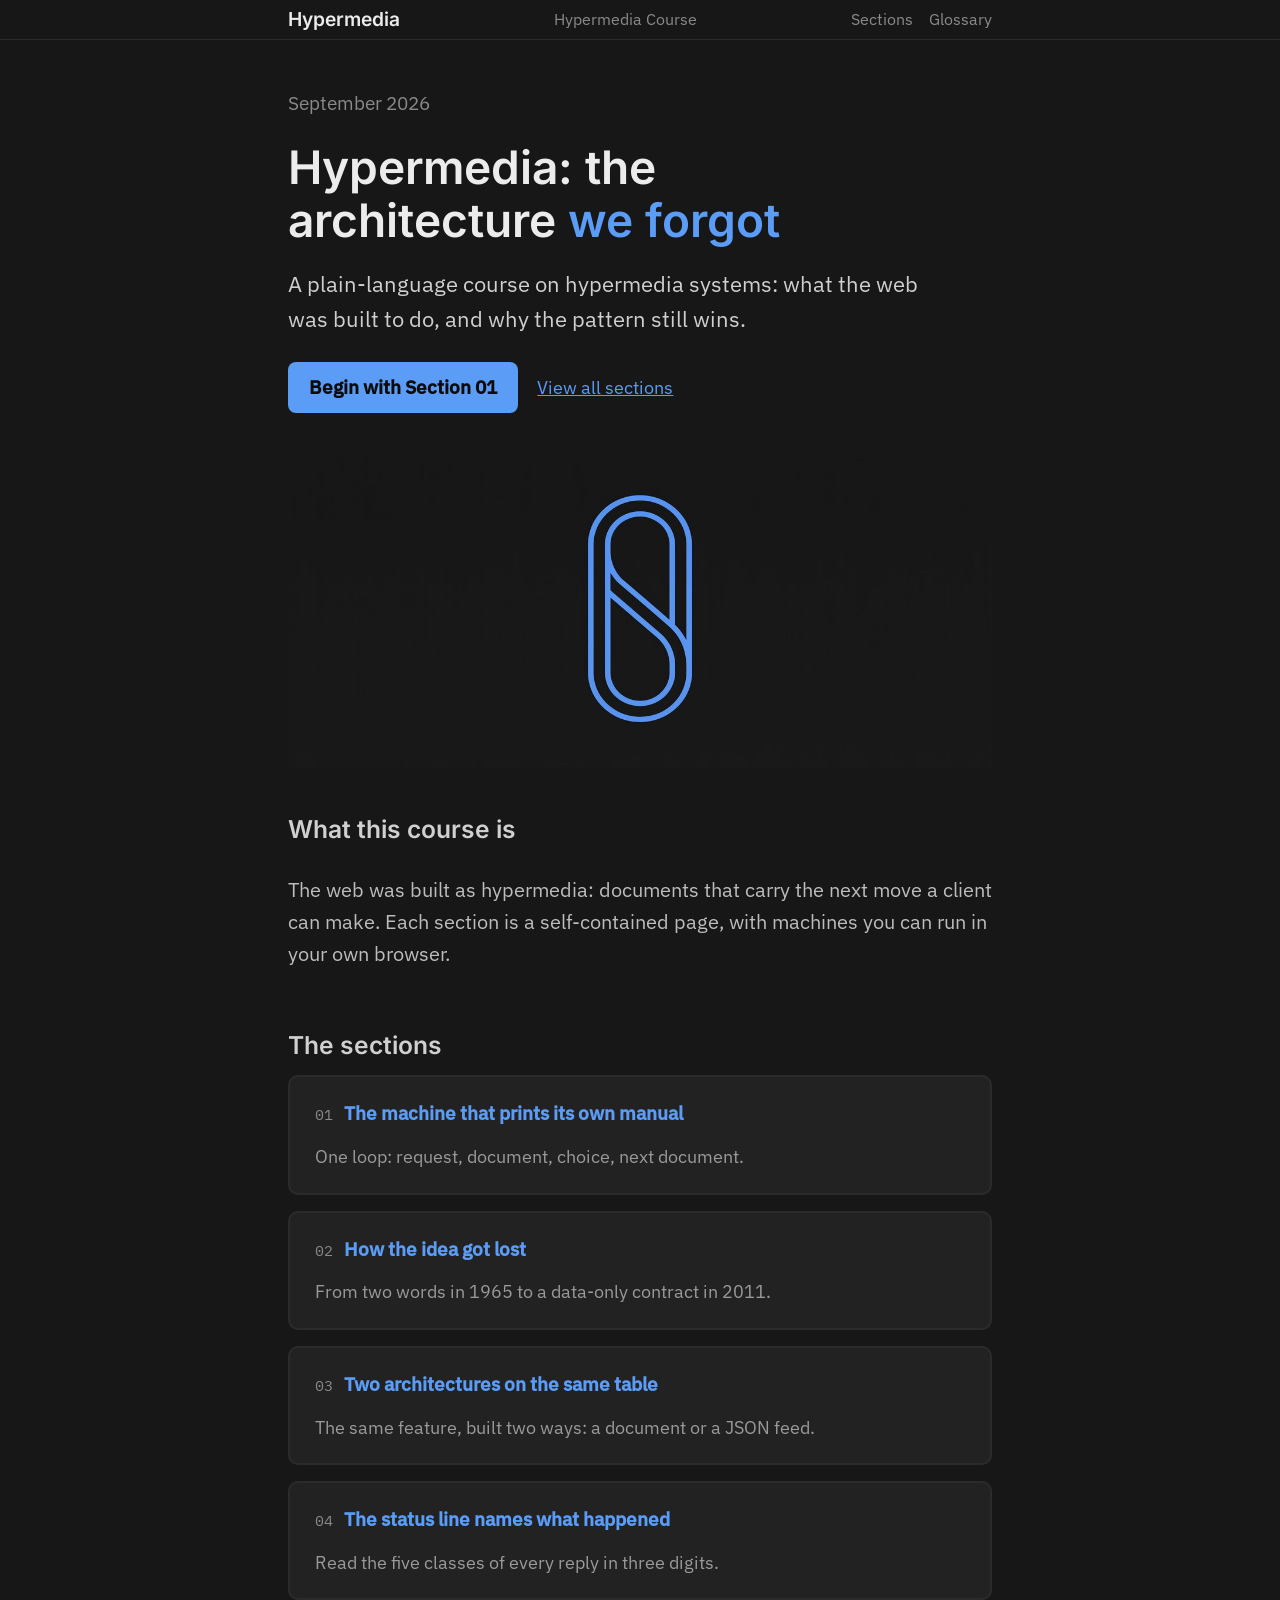
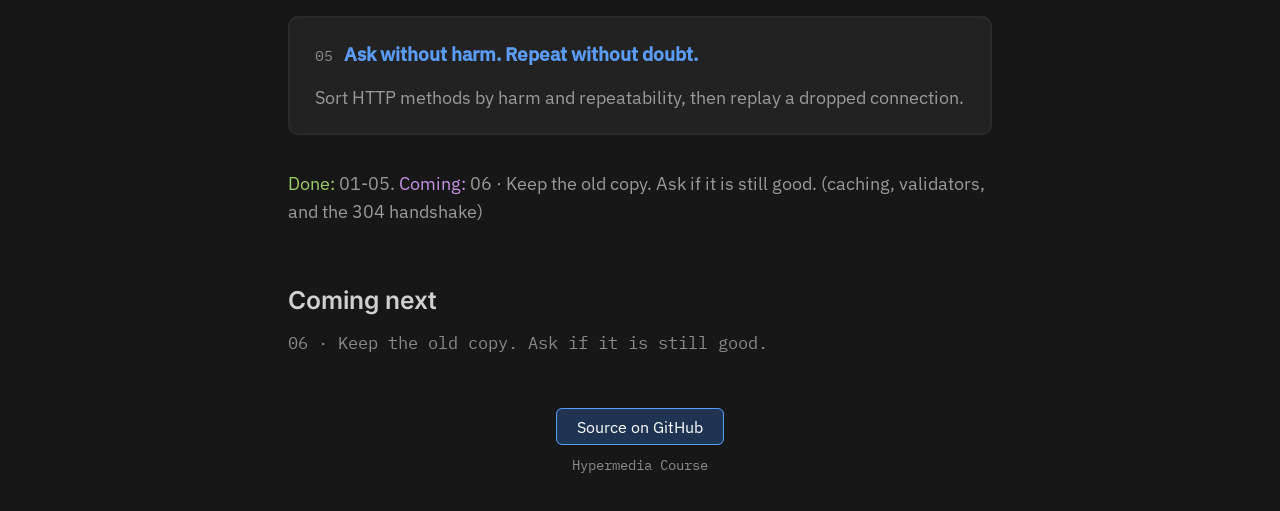
==== commit 8222c5e9: "fix: external audit Tier 1 + Tier 2 Tier 1 (code/docs fixes): - ledger.js: pool role "group" → "list" ====
--- a/index.html
+++ b/index.html
@@ -23,98 +23,11 @@
 <meta name="theme-color" content="#171717">
 <link rel="icon" type="image/png" href="assets/favicon-32.png">
 <link rel="apple-touch-icon" href="assets/apple-touch-icon.png">
-<link rel="stylesheet" href="assets/shared-styles.css">
+<link rel="stylesheet" href="assets/styles.css">
 <link rel="preload" href="assets/fonts/plexsans-400.woff2" as="font" type="font/woff2" crossorigin>
 <link rel="preload" href="assets/fonts/plexsans-500.woff2" as="font" type="font/woff2" crossorigin>
 <link rel="preload" href="assets/fonts/inter-600.woff2" as="font" type="font/woff2" crossorigin>
 <link rel="preload" href="assets/fonts/plexmono-400.woff2" as="font" type="font/woff2" crossorigin>
-<style>
-  .home-hero {
-    display: block;
-    width: 100%;
-    height: auto;
-    max-height: 20rem;
-    object-fit: cover;
-    margin: 2.2rem 0 0;
-  }
-  .home-lede { margin: 0 0 0.85em; }
-  .home-h2 {
-    margin: 1.7em 0 0.4em;
-    font-family: var(--font-heading);
-    font-weight: 600;
-    font-size: 1.28em;
-    color: var(--ink);
-  }
-  .cta-row {
-    display: flex;
-    align-items: center;
-    gap: 1em;
-    flex-wrap: wrap;
-    margin-top: 1.3em;
-  }
-  .btn-primary {
-    display: inline-block;
-    background: var(--brand);
-    color: #0b0b0b;
-    font-weight: 600;
-    padding: 0.55em 1.1em;
-    border-radius: 8px;
-    text-decoration: none;
-  }
-  .btn-primary:hover { filter: brightness(1.15); }
-  .btn-primary:focus-visible,
-  .btn-link:focus-visible {
-    outline: 2px solid var(--link);
-    outline-offset: 2px;
-  }
-  .btn-link { color: var(--link); font-size: 0.95em; }
-  .cards { list-style: none; padding: 0; margin: 0; }
-  .cards li + li { margin-top: 1rem; }
-  .prose ul.cards,
-  .prose ul.cards li { margin-left: 0; padding: 0; }
-  .prose ul.next-list { padding: 0; margin: 0.3em 0 0; }
-  .prose ul.next-list li { margin-left: 0; padding: 0; }
-  .card {
-    display: flex;
-    flex-wrap: wrap;
-    align-items: baseline;
-    gap: 0.35em 0.4em;
-    background: var(--card);
-    border: 2px solid var(--hairline);
-    border-radius: 10px;
-    padding: 1.1em 1.3em;
-    text-decoration: none;
-    color: var(--ink);
-  }
-  .card:hover { border-color: var(--brand); }
-  .card-num {
-    flex: 0 0 auto;
-    font-family: var(--font-mono);
-    font-size: 0.8em;
-    color: var(--soft-dark);
-    margin-right: 0.2em;
-  }
-  .card-title { flex: 1 1 55%; min-width: 0; color: var(--link); font-weight: 600; }
-  .card:hover .card-title { color: var(--link-hover); }
-  .card-blurb {
-    flex: 1 0 100%;
-    margin-top: 0.35em;
-    font-size: 0.95em;
-    color: var(--soft);
-  }
-  .home-status { margin-top: 1.4rem; font-size: 0.92em; color: var(--soft); }
-  .home-status .done { color: #9ece6a; }
-  .home-status .soon { color: #c792ea; }
-  .next-list {
-    list-style: none;
-    padding: 0;
-    margin: 0.3em 0 0;
-    font-family: var(--font-mono);
-    font-size: 0.88em;
-    color: var(--soft-dark);
-  }
-  .next-list li + li { margin-top: 0.35em; }
-</style>
 </head>
 <body>
 
@@ -139,7 +52,7 @@
   <p class="dek">A plain-language course on hypermedia systems: what the web was built to do, and
   why the pattern still wins.</p>
   <p class="cta-row">
-    <a class="btn-primary" href="lessons/0001-hypermedia-revival.html">Begin with Section 01</a>
+    <a class="btn-primary" href="lessons/0001-the-machine-that-prints-its-own-manual.html">Begin with Section 01</a>
     <a class="btn-link" href="#sections">View all sections</a>
   </p>
 </header>
@@ -166,7 +79,7 @@
 <nav aria-label="Course sections">
   <ul class="cards">
     <li>
-      <a class="card" href="lessons/0001-hypermedia-revival.html">
+      <a class="card" href="lessons/0001-the-machine-that-prints-its-own-manual.html">
         <span class="card-num">01</span>
         <span class="card-title">The machine that prints its own manual</span>
         
@@ -209,7 +122,7 @@
 </nav>
 
 <p class="home-status"><span class="done">Done:</span> 01-05. <span class="soon">Coming:</span>
-keep the old copy.</p>
+06 · Keep the old copy. Ask if it is still good. (caching, validators, and the 304 handshake)</p>
 
 <h2 class="home-h2">Coming next</h2>
 <ul class="next-list">
@@ -221,6 +134,7 @@
 </main>
 
 <footer class="doc-footer">
+  <p><a class="section-link" href="https://github.com/muhammedanasmithadi/the-hypermedia-revival" rel="noopener">Source on GitHub</a></p>
   <p class="closing">Hypermedia Course</p>
 </footer>
 
--- a/assets/styles.css
+++ b/assets/styles.css
@@ -0,0 +1,41 @@
+/* ============================================================
+   Hypermedia Teach: Stylesheet loader (v5)
+   Loads the site modules in cascade order.
+   bg var(--bg) · text #D0D0D0 · headings #ECECEC · brand #5B9CF7
+   ============================================================ */
+
+/* ---------- Table of contents ----------
+   01 tokens
+   02 base
+   03 chrome
+   04 typography
+   05 panels takeaways
+   06 footer reveal + footer
+   07 widget-kiosk widget 1
+   08 widget-experiment widget 2
+   09 widget-stepper widget 3
+   10 widget-timeline widget 4 + section links
+   11 widget-ledger decade sort
+   12 widget-statusline verdict widget 4
+   13 widget-twolane explorer lanes widget 3 + 5
+   14 panels-callouts do-now/recap/self-check/recall + sources
+   15 pages home, listing, glossary
+   16 print print + touch
+   ============================================================ */
+
+@import url("styles/tokens.css");
+@import url("styles/base.css");
+@import url("styles/chrome.css");
+@import url("styles/typography.css");
+@import url("styles/panels.css");
+@import url("styles/footer.css");
+@import url("styles/widget-kiosk.css");
+@import url("styles/widget-experiment.css");
+@import url("styles/widget-stepper.css");
+@import url("styles/widget-timeline.css");
+@import url("styles/widget-ledger.css");
+@import url("styles/widget-statusline.css");
+@import url("styles/widget-twolane.css");
+@import url("styles/panels-callouts.css");
+@import url("styles/pages.css");
+@import url("styles/print.css");
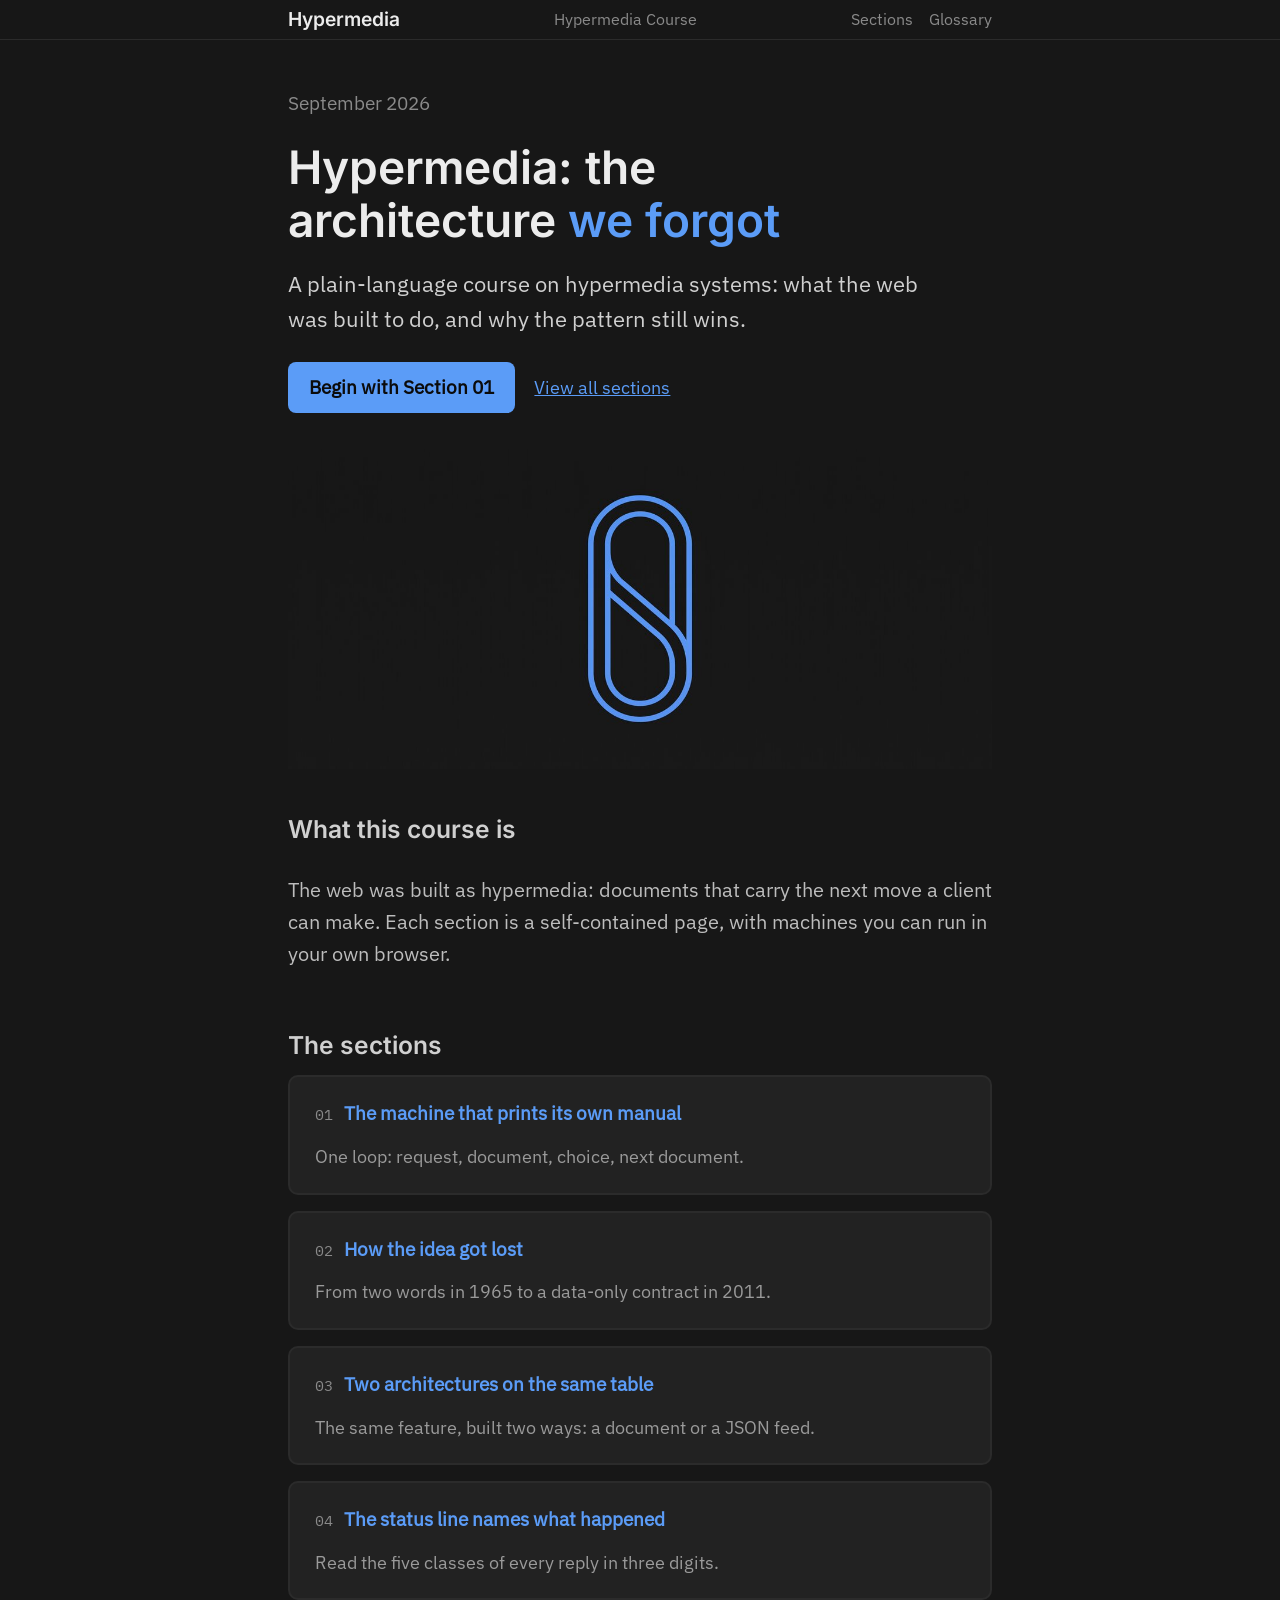
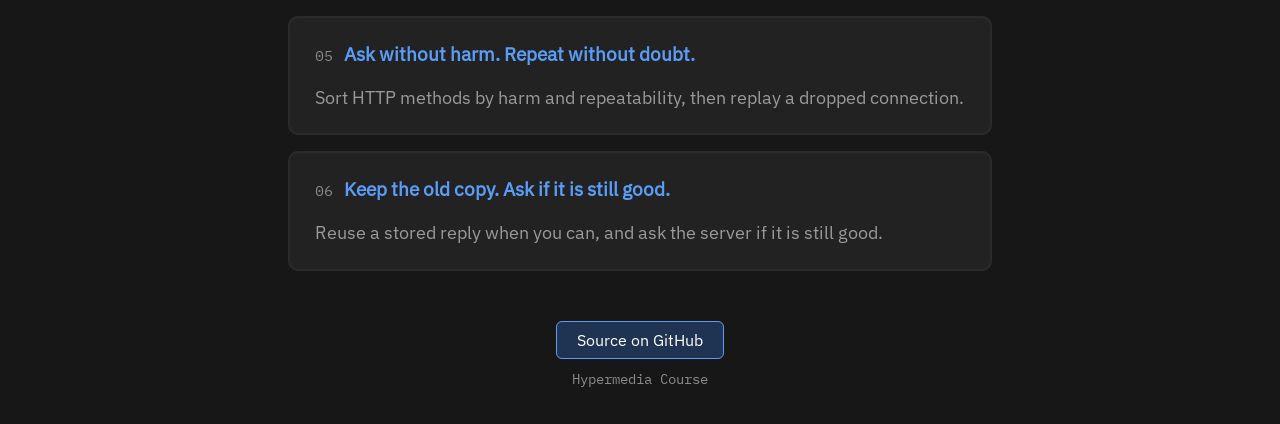
==== commit 0f0e59dd: "audit fixes: a11y markers, cache freshness model, loop controls; add Section 06 cache-handshake less" ====
--- a/index.html
+++ b/index.html
@@ -25,7 +25,7 @@
 <link rel="apple-touch-icon" href="assets/apple-touch-icon.png">
 <link rel="stylesheet" href="assets/styles.css">
 <link rel="preload" href="assets/fonts/plexsans-400.woff2" as="font" type="font/woff2" crossorigin>
-<link rel="preload" href="assets/fonts/plexsans-500.woff2" as="font" type="font/woff2" crossorigin>
+<link rel="preload" href="assets/fonts/plexsans-400i.woff2" as="font" type="font/woff2" crossorigin>
 <link rel="preload" href="assets/fonts/inter-600.woff2" as="font" type="font/woff2" crossorigin>
 <link rel="preload" href="assets/fonts/plexmono-400.woff2" as="font" type="font/woff2" crossorigin>
 </head>
@@ -35,7 +35,7 @@
 
 <header class="topbar">
   <div class="topbar-inner">
-    <a class="brand" href="#top" aria-label="Back to top">Hypermedia</a>
+    <a class="brand" href="#top" aria-label="Hypermedia: back to top">Hypermedia</a>
     <span class="cur-section">Hypermedia Course</span>
     <nav class="topnav" aria-label="Site">
       <a href="lessons/index.html">Sections</a>
@@ -44,7 +44,7 @@
   </div>
 </header>
 
-<main class="doc" id="top">
+<main class="doc" id="top" tabindex="-1">
 
 <header class="masthead">
   <p class="post-date"><time datetime="2026-09">September 2026</time></p>
@@ -64,7 +64,7 @@
     sizes="(min-width: 48rem) 44rem, 100vw"
     width="1200"
     height="630"
-    alt=""
+    alt="Hypermedia: the architecture we forgot. A cover illustration of linked documents across a network."
     decoding="async"
     fetchpriority="high">
 
@@ -114,20 +114,18 @@
       <a class="card" href="lessons/0005-ask-without-harm-repeat-without-doubt.html">
         <span class="card-num">05</span>
         <span class="card-title">Ask without harm. Repeat without doubt.</span>
-        
         <span class="card-blurb">Sort HTTP methods by harm and repeatability, then replay a dropped connection.</span>
+      </a>
+    </li>
+    <li>
+      <a class="card" href="lessons/0006-keep-the-old-copy-ask-if-it-is-still-good.html">
+        <span class="card-num">06</span>
+        <span class="card-title">Keep the old copy. Ask if it is still good.</span>
+        <span class="card-blurb">Reuse a stored reply when you can, and ask the server if it is still good.</span>
       </a>
     </li>
   </ul>
 </nav>
-
-<p class="home-status"><span class="done">Done:</span> 01-05. <span class="soon">Coming:</span>
-06 · Keep the old copy. Ask if it is still good. (caching, validators, and the 304 handshake)</p>
-
-<h2 class="home-h2">Coming next</h2>
-<ul class="next-list">
-  <li>06 · Keep the old copy. Ask if it is still good.</li>
-</ul>
 
 </div>
 
--- a/assets/styles.css
+++ b/assets/styles.css
@@ -17,10 +17,11 @@
    10 widget-timeline widget 4 + section links
    11 widget-ledger decade sort
    12 widget-statusline verdict widget 4
-   13 widget-twolane explorer lanes widget 3 + 5
-   14 panels-callouts do-now/recap/self-check/recall + sources
-   15 pages home, listing, glossary
-   16 print print + touch
+13 widget-twolane explorer lanes widget 3 + 5
+    14 widget-cache cache handshake widget 6
+    15 panels-callouts do-now/recap/self-check/recall + sources
+    16 pages home, listing, glossary
+    17 print print + touch
    ============================================================ */
 
 @import url("styles/tokens.css");
@@ -36,6 +37,7 @@
 @import url("styles/widget-ledger.css");
 @import url("styles/widget-statusline.css");
 @import url("styles/widget-twolane.css");
+@import url("styles/widget-cache.css");
 @import url("styles/panels-callouts.css");
 @import url("styles/pages.css");
 @import url("styles/print.css");
